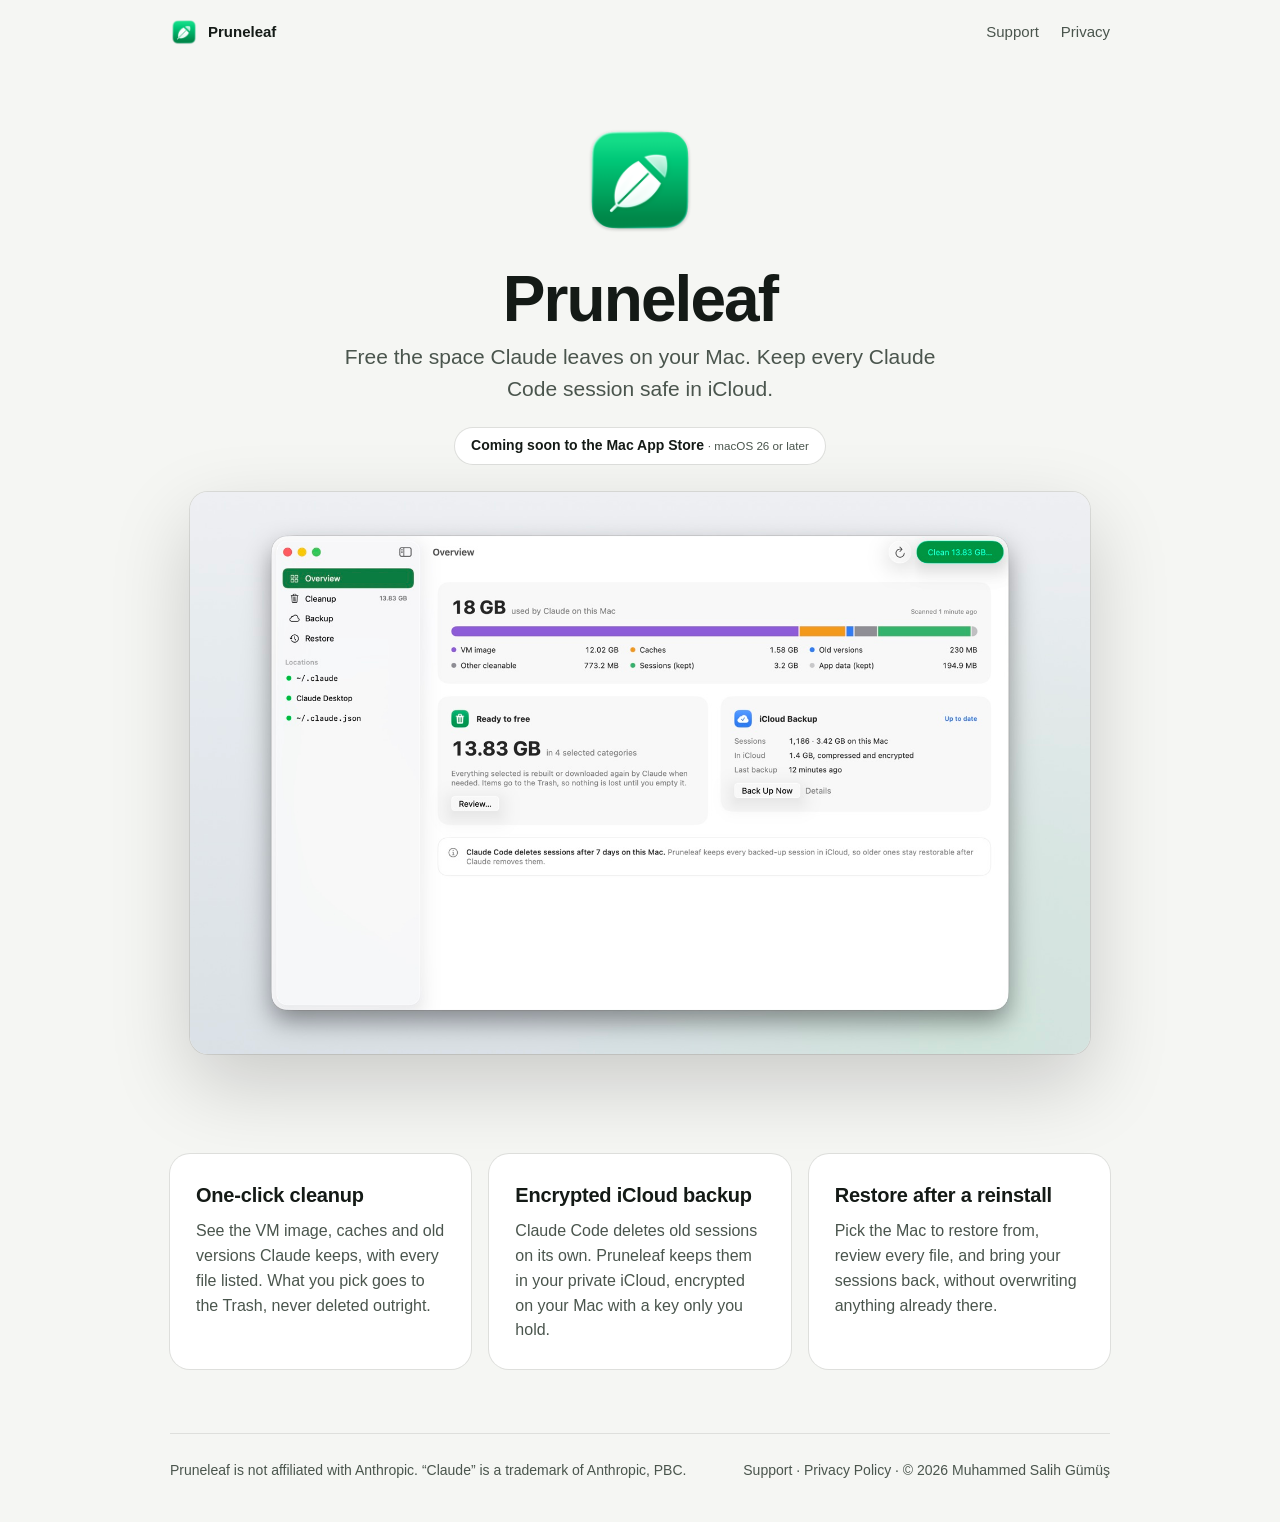
==== index.html @ 9a33c1ab "feat(site): add landing, privacy and support pages" ====
<!doctype html>
<html lang="en">
<head>
  <meta charset="utf-8">
  <meta name="viewport" content="width=device-width, initial-scale=1">
  <title>Pruneleaf · Free the space Claude leaves on your Mac</title>
  <meta name="description" content="Pruneleaf frees the disk space Claude Code and Claude Desktop use on your Mac and keeps your Claude Code sessions in an encrypted iCloud backup.">
  <link rel="icon" href="images/icon.png">
  <link rel="stylesheet" href="style.css">
</head>
<body>
  <div class="wrap">
    <nav>
      <a class="brand" href="./"><img src="images/icon.png" alt="">Pruneleaf</a>
      <div class="links"><a href="support.html">Support</a><a href="privacy.html">Privacy</a></div>
    </nav>

    <header class="hero">
      <img class="icon" src="images/icon.png" alt="Pruneleaf app icon">
      <h1>Pruneleaf</h1>
      <p>Free the space Claude leaves on your Mac. Keep every Claude Code session safe in iCloud.</p>
      <span class="pill">Coming soon to the Mac App Store <small>· macOS 26 or later</small></span>
      <img class="shot" src="images/overview.jpg" alt="Pruneleaf showing how much space Claude uses on a Mac">
    </header>

    <section class="features">
      <article class="card">
        <h2>One-click cleanup</h2>
        <p>See the VM image, caches and old versions Claude keeps, with every file listed. What you pick goes to the Trash, never deleted outright.</p>
      </article>
      <article class="card">
        <h2>Encrypted iCloud backup</h2>
        <p>Claude Code deletes old sessions on its own. Pruneleaf keeps them in your private iCloud, encrypted on your Mac with a key only you hold.</p>
      </article>
      <article class="card">
        <h2>Restore after a reinstall</h2>
        <p>Pick the Mac to restore from, review every file, and bring your sessions back, without overwriting anything already there.</p>
      </article>
    </section>

    <footer>
      <span>Pruneleaf is not affiliated with Anthropic. “Claude” is a trademark of Anthropic, PBC.</span>
      <span><a href="support.html">Support</a> · <a href="privacy.html">Privacy Policy</a> · © 2026 Muhammed Salih Gümüş</span>
    </footer>
  </div>
</body>
</html>
---- style.css ----
:root {
  --bg: #F5F6F3;
  --surface: #FFFFFF;
  --ink: #141A16;
  --ink-2: #4A554D;
  --line: rgba(20, 26, 22, 0.10);
  --accent: #1E9455;
  color-scheme: light dark;
}

@media (prefers-color-scheme: dark) {
  :root {
    --bg: #0F1311;
    --surface: #1A1F1C;
    --ink: #EEF2EF;
    --ink-2: #A5B0A8;
    --line: rgba(238, 242, 239, 0.12);
    --accent: #3CBE72;
  }
}

* { box-sizing: border-box; }

body {
  margin: 0;
  background: var(--bg);
  color: var(--ink);
  font: 17px/1.55 -apple-system, BlinkMacSystemFont, "SF Pro Text", "Helvetica Neue", sans-serif;
  -webkit-font-smoothing: antialiased;
}

a { color: var(--accent); text-decoration: none; }
a:hover { text-decoration: underline; }

.wrap { max-width: 980px; margin: 0 auto; padding: 0 20px; }

nav {
  display: flex; align-items: center; justify-content: space-between;
  padding: 18px 0; font-size: 15px;
}
nav .brand { display: flex; align-items: center; gap: 10px; color: var(--ink); font-weight: 600; }
nav .brand img { width: 28px; height: 28px; }
nav .links { display: flex; gap: 22px; }
nav .links a { color: var(--ink-2); }

.hero { text-align: center; padding: 56px 0 36px; }
.hero img.icon { width: 120px; height: 120px; }
.hero h1 { margin: 18px 0 8px; font-size: clamp(40px, 7vw, 64px); line-height: 1.04; letter-spacing: -0.03em; }
.hero p { margin: 0 auto; max-width: 620px; font-size: 21px; color: var(--ink-2); }
.pill {
  display: inline-block; margin-top: 22px; padding: 7px 16px; border-radius: 999px;
  background: var(--surface); box-shadow: 0 0 0 1px var(--line); font-size: 14px; font-weight: 600;
}
.pill small { font-weight: 400; color: var(--ink-2); }

.shot {
  display: block; width: 100%; max-width: 900px; margin: 28px auto 0;
  border-radius: 18px; box-shadow: 0 30px 80px rgba(0, 0, 0, 0.18), 0 0 0 1px var(--line);
}

.features {
  display: grid; grid-template-columns: repeat(auto-fit, minmax(260px, 1fr));
  gap: 18px; padding: 64px 0;
}
.card { background: var(--surface); border-radius: 20px; padding: 26px; box-shadow: 0 0 0 1px var(--line); }
.card h2 { margin: 0 0 8px; font-size: 20px; letter-spacing: -0.01em; }
.card p { margin: 0; color: var(--ink-2); font-size: 16px; }

.doc { max-width: 720px; padding: 28px 0 64px; }
.doc h1 { font-size: 40px; letter-spacing: -0.02em; margin: 12px 0 4px; }
.doc .updated { color: var(--ink-2); margin: 0 0 28px; }
.doc h2 { font-size: 22px; margin: 36px 0 8px; letter-spacing: -0.01em; }
.doc p, .doc li { color: var(--ink); }
.doc ul { padding-left: 22px; }
.doc li { margin: 6px 0; }
.doc code { font: 15px ui-monospace, "SF Mono", Menlo, monospace; background: var(--surface); padding: 1px 6px; border-radius: 6px; box-shadow: 0 0 0 1px var(--line); }

details { background: var(--surface); border-radius: 16px; padding: 16px 20px; margin: 12px 0; box-shadow: 0 0 0 1px var(--line); }
details summary { cursor: pointer; font-weight: 600; }
details p { margin: 10px 0 0; color: var(--ink-2); }

.button {
  display: inline-block; padding: 10px 18px; border-radius: 999px; background: var(--accent);
  color: #FFFFFF; font-weight: 600;
}
.button:hover { text-decoration: none; filter: brightness(1.05); }

footer {
  border-top: 1px solid var(--line); padding: 26px 0 40px; font-size: 14px; color: var(--ink-2);
  display: flex; flex-wrap: wrap; gap: 10px 24px; justify-content: space-between;
}
footer a { color: var(--ink-2); }
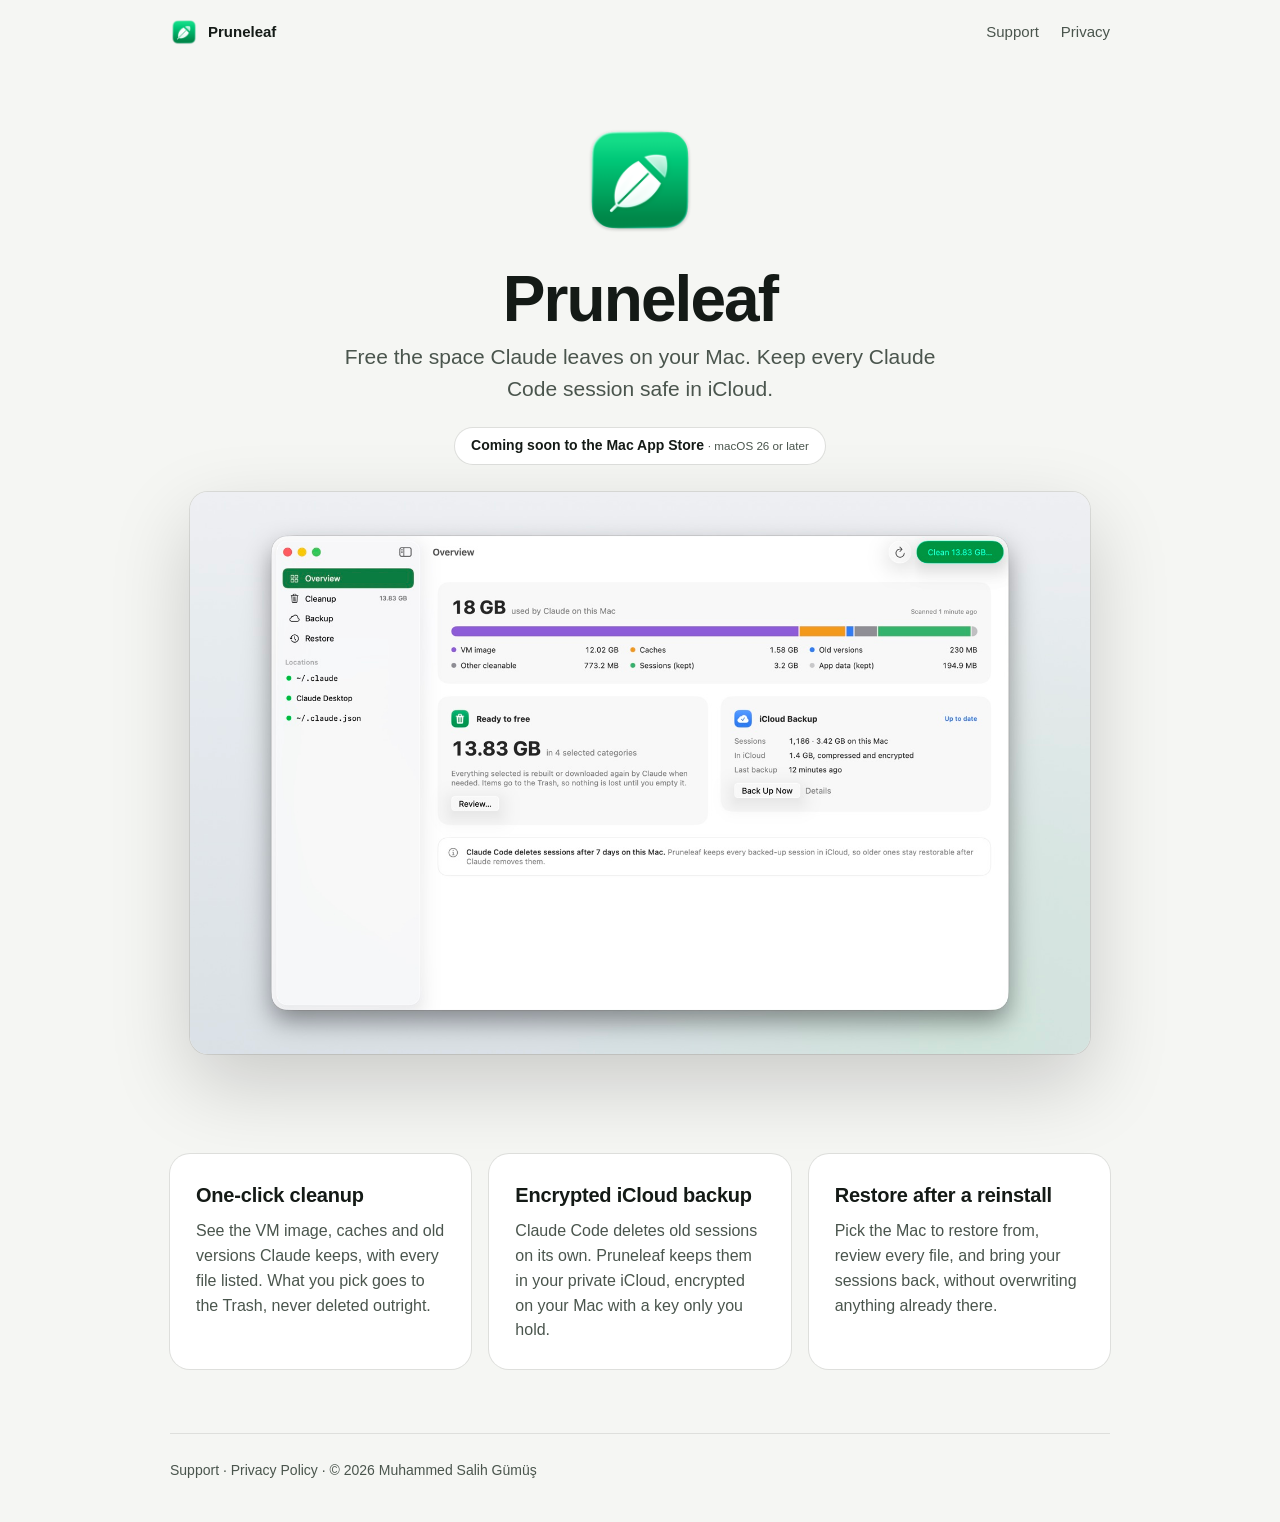
==== commit 48974f6f: "chore(site): remove third-party company mentions" ====
--- a/index.html
+++ b/index.html
@@ -39,7 +39,6 @@
     </section>
 
     <footer>
-      <span>Pruneleaf is not affiliated with Anthropic. “Claude” is a trademark of Anthropic, PBC.</span>
       <span><a href="support.html">Support</a> · <a href="privacy.html">Privacy Policy</a> · © 2026 Muhammed Salih Gümüş</span>
     </footer>
   </div>
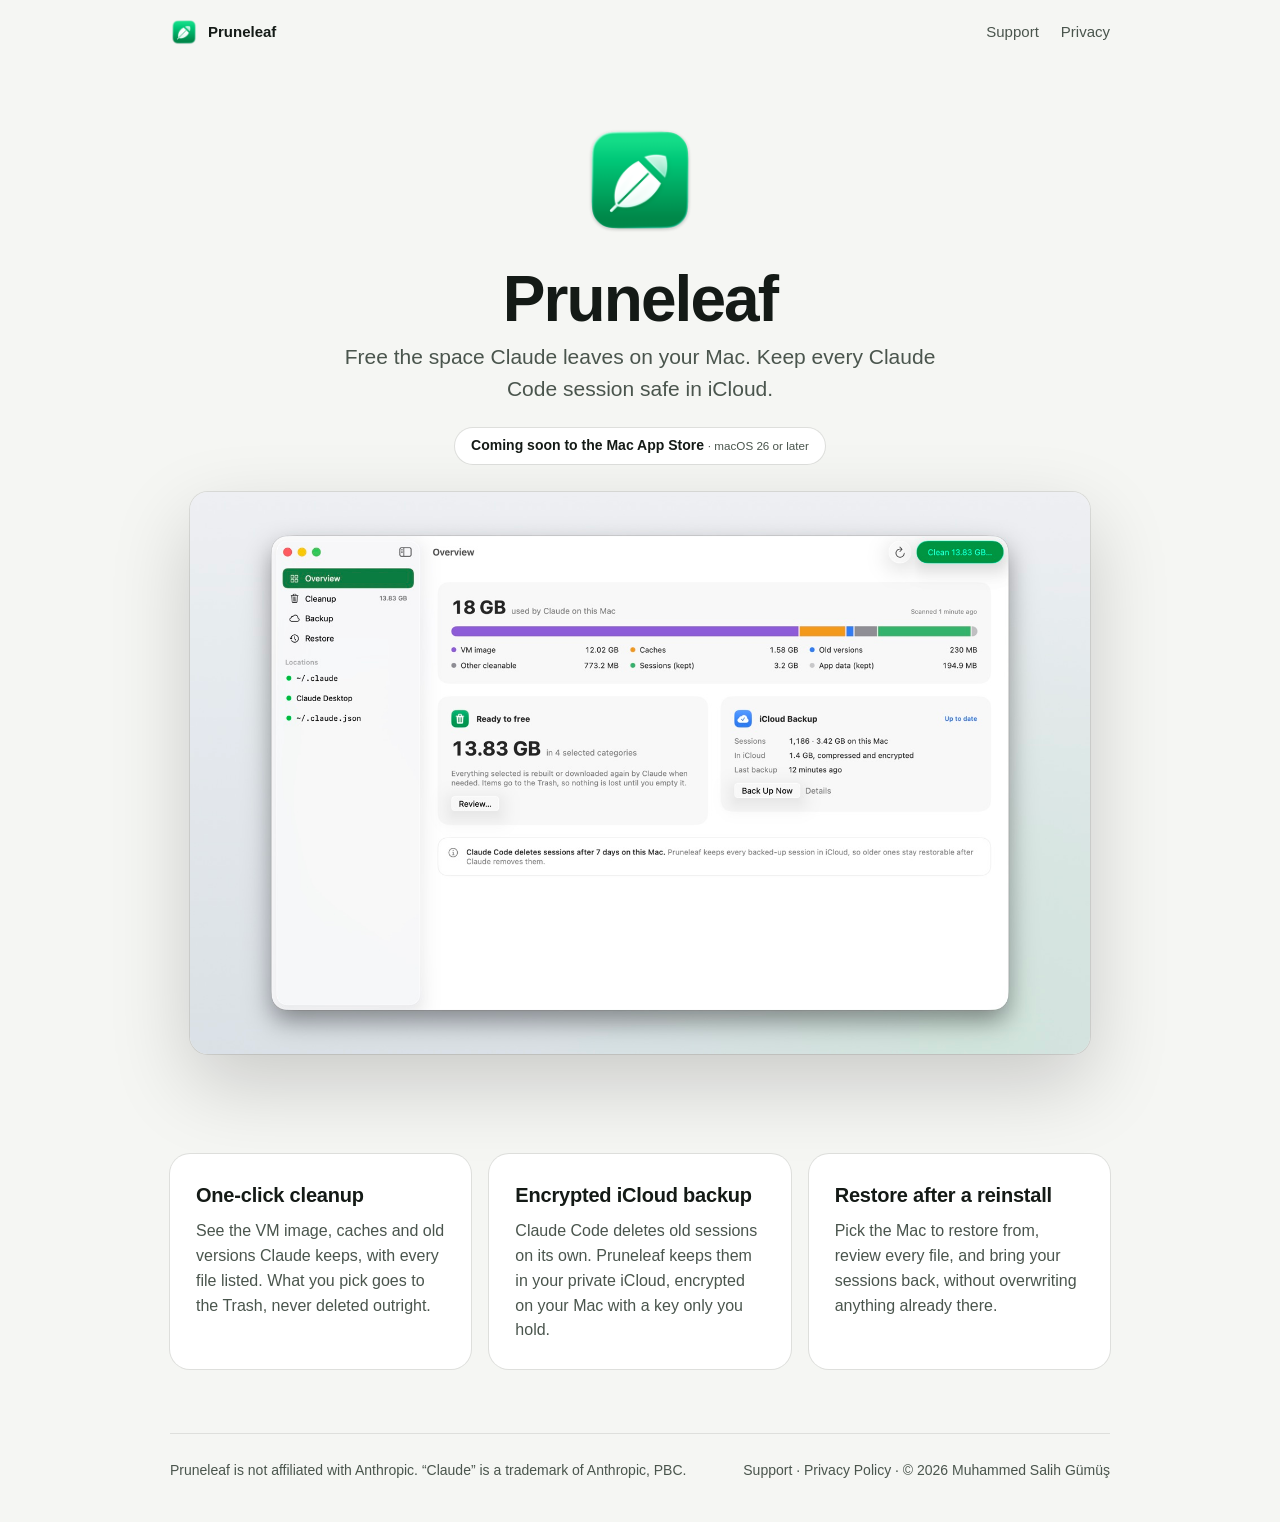
==== commit 175ea964: "fix(site): restore Anthropic non-affiliation notice" ====
--- a/index.html
+++ b/index.html
@@ -39,6 +39,7 @@
     </section>
 
     <footer>
+      <span>Pruneleaf is not affiliated with Anthropic. “Claude” is a trademark of Anthropic, PBC.</span>
       <span><a href="support.html">Support</a> · <a href="privacy.html">Privacy Policy</a> · © 2026 Muhammed Salih Gümüş</span>
     </footer>
   </div>
